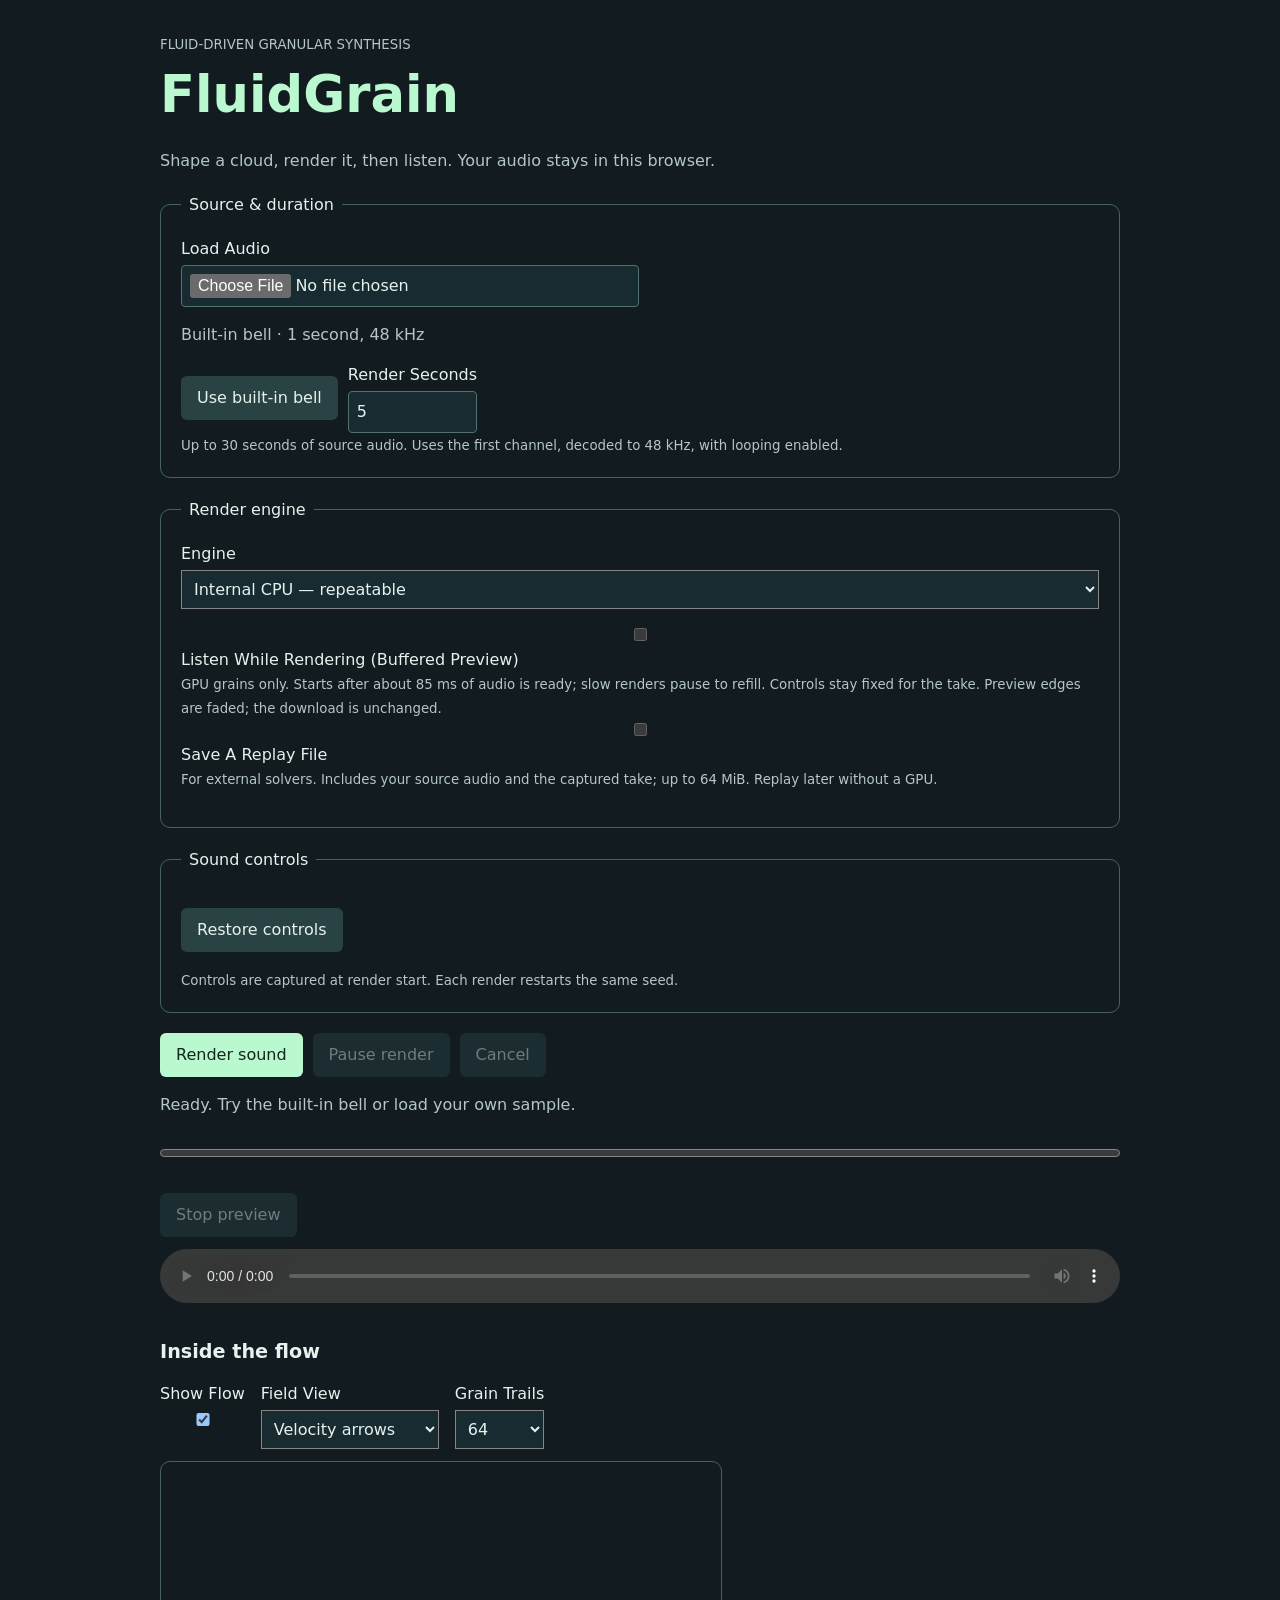
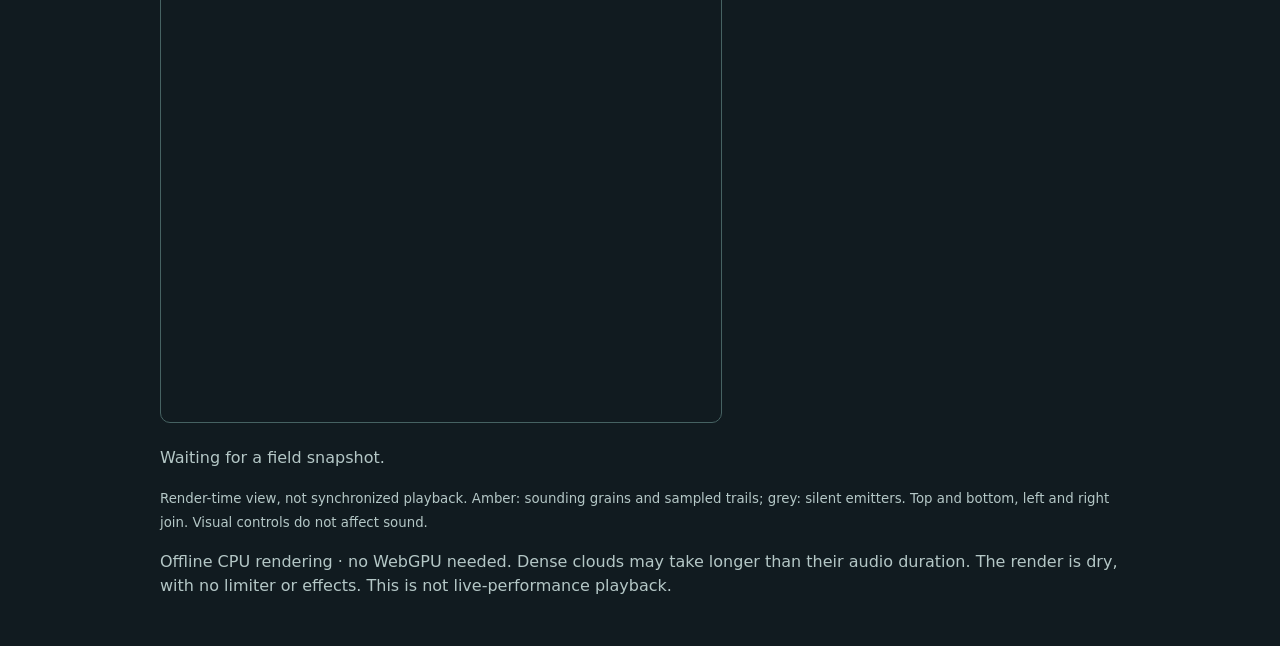
==== web/index.html @ aaa467aa "Initial naviergrain source" ====
<!doctype html>
<html lang="en">
<head>
<meta charset="utf-8">
<meta name="viewport" content="width=device-width,initial-scale=1">
<title>FluidGrain — sound workbench</title>
<style>
:root{color-scheme:dark;font-family:system-ui,sans-serif;background:#111b20;color:#e7f1ed}
body{max-width:960px;margin:0 auto;padding:32px 20px;line-height:1.5}
h1{font-size:clamp(2rem,5vw,3.2rem);margin:0;color:#baf8cf}
h2{font-size:1.2rem}p{color:#b4c7c6}fieldset{min-width:0;border:1px solid #466262;border-radius:10px;margin:20px 0;padding:20px}
legend{padding:0 8px}button,input,select,a{font:inherit}
button,.download{background:#baf8cf;color:#11261c;border:0;border-radius:6px;padding:10px 16px;cursor:pointer}
button:disabled{opacity:.45;cursor:default}button.secondary{background:#294344;color:#e7f1ed}
label{display:flex;flex-direction:column;gap:4px;text-transform:capitalize}
input{min-width:0;padding:8px;border:1px solid #52706e;border-radius:4px;background:#182b30;color:inherit}
input[type=file]{width:min(92%,440px)}#controls{display:grid;grid-template-columns:repeat(auto-fit,minmax(170px,1fr));gap:14px}
.actions{display:flex;gap:10px;flex-wrap:wrap;align-items:center}
audio,progress{width:100%;margin:12px 0}progress{accent-color:#baf8cf}small{color:#b4c7c6}
:focus-visible{outline:3px solid #ffd38b;outline-offset:3px}
#telemetry{font-variant-numeric:tabular-nums;font-size:.9rem}
#flow{width:100%;max-width:560px;aspect-ratio:1;border:1px solid #466262;border-radius:10px} select{max-width:100%;background:#182b30;color:inherit;padding:8px} .visual-options{display:flex;gap:16px;flex-wrap:wrap;margin-bottom:12px}
[hidden]{display:none!important}
</style>
</head>
<body>
<header><small>FLUID-DRIVEN GRANULAR SYNTHESIS</small><h1>FluidGrain</h1>
<p>Shape a cloud, render it, then listen. Your audio stays in this browser.</p></header>
<form id="settings">
<fieldset><legend>Source &amp; duration</legend>
<label>Load audio<input id="source" type="file" accept="audio/*"></label>
<p id="source-label">Built-in bell · 1 second, 48 kHz</p>
<div class="actions"><button id="bell" type="button" class="secondary">Use built-in bell</button>
<label>Render seconds<input id="seconds" type="number" min="0.1" max="30" step="0.1" value="5" required></label></div>
<small>Up to 30 seconds of source audio. Uses the first channel, decoded to 48 kHz, with looping enabled.</small>
</fieldset>
<fieldset><legend>Render engine</legend>
<label>Engine<select id="backend"><option value="internal">Internal CPU — repeatable</option><option value="external">External CPU — experimental worker</option><option value="gpu">WebGPU fields — CPU grain playback</option><option value="grains">WebGPU grains — CPU fallback</option></select></label>
<p id="backend-detail"></p>
<label><input id="preview-enabled" type="checkbox" disabled> Listen while rendering (buffered preview)</label>
<small>GPU grains only. Starts after about 85 ms of audio is ready; slow renders pause to refill. Controls stay fixed for the take. Preview edges are faded; the download is unchanged.</small>
<label><input id="record-replay" type="checkbox" disabled> Save a replay file</label>
<small>For external solvers. Includes your source audio and the captured take; up to 64 MiB. Replay later without a GPU.</small><p id="provider-detail" role="status"></p>
</fieldset>
<fieldset><legend>Sound controls</legend><div id="controls"></div>
<p><button id="defaults" type="button" class="secondary">Restore controls</button></p>
<small>Controls are captured at render start. Each render restarts the same seed.</small>
</fieldset>
<div class="actions"><button id="render" type="submit">Render sound</button>
<button id="pause" type="button" class="secondary" disabled>Pause render</button>
<button id="cancel" type="button" class="secondary" disabled>Cancel</button></div>
</form>
<section aria-label="Render and listen">
<p id="status" role="status">Ready. Try the built-in bell or load your own sample.</p>
<progress id="progress" max="1" value="0" aria-label="Render progress"></progress>
<p id="telemetry"></p>
<p id="preview-status" role="status"></p>
<button id="preview-resume" type="button" class="secondary" hidden>Resume audio</button>
<button id="preview-stop" type="button" class="secondary" disabled>Stop preview</button>
<audio id="audio" controls aria-label="Rendered sound"></audio>
<a id="replay-download" class="download" download="fluidgrain.fgreplay.json" hidden>Download replay</a>
<a id="download" class="download" download="fluidgrain.wav" hidden>Download WAV</a>
</section>
<section aria-labelledby="visual-title">
<h2 id="visual-title">Inside the flow</h2>
<div class="visual-options">
<label><span>Show flow</span><input id="visual-enabled" type="checkbox" checked></label>
<label>Field view<select id="visual-mode"><option value="velocity">Velocity arrows</option><option value="vorticity">Vorticity</option><option value="strain">Strain magnitude</option></select></label>
<label>Grain trails<select id="trail-count"><option>0</option><option>32</option><option selected>64</option><option>128</option></select></label>
</div>
<div id="visual-panel">
<canvas id="flow" width="560" height="560" role="img" aria-label="Periodic fluid field. Amber marks are sounding grains; grey dots are silent emitters." aria-describedby="visual-detail"></canvas>
<p id="visual-detail">Waiting for a field snapshot.</p>
<small>Render-time view, not synchronized playback. Amber: sounding grains and sampled trails; grey: silent emitters. Top and bottom, left and right join. Visual controls do not affect sound.</small>
</div>
</section>
<footer><p>Offline CPU rendering · no WebGPU needed. Dense clouds may take longer than their audio duration.
The render is dry, with no limiter or effects. This is not live-performance playback.</p></footer>
<script type="module" src="./main.js"></script>
</body>
</html>
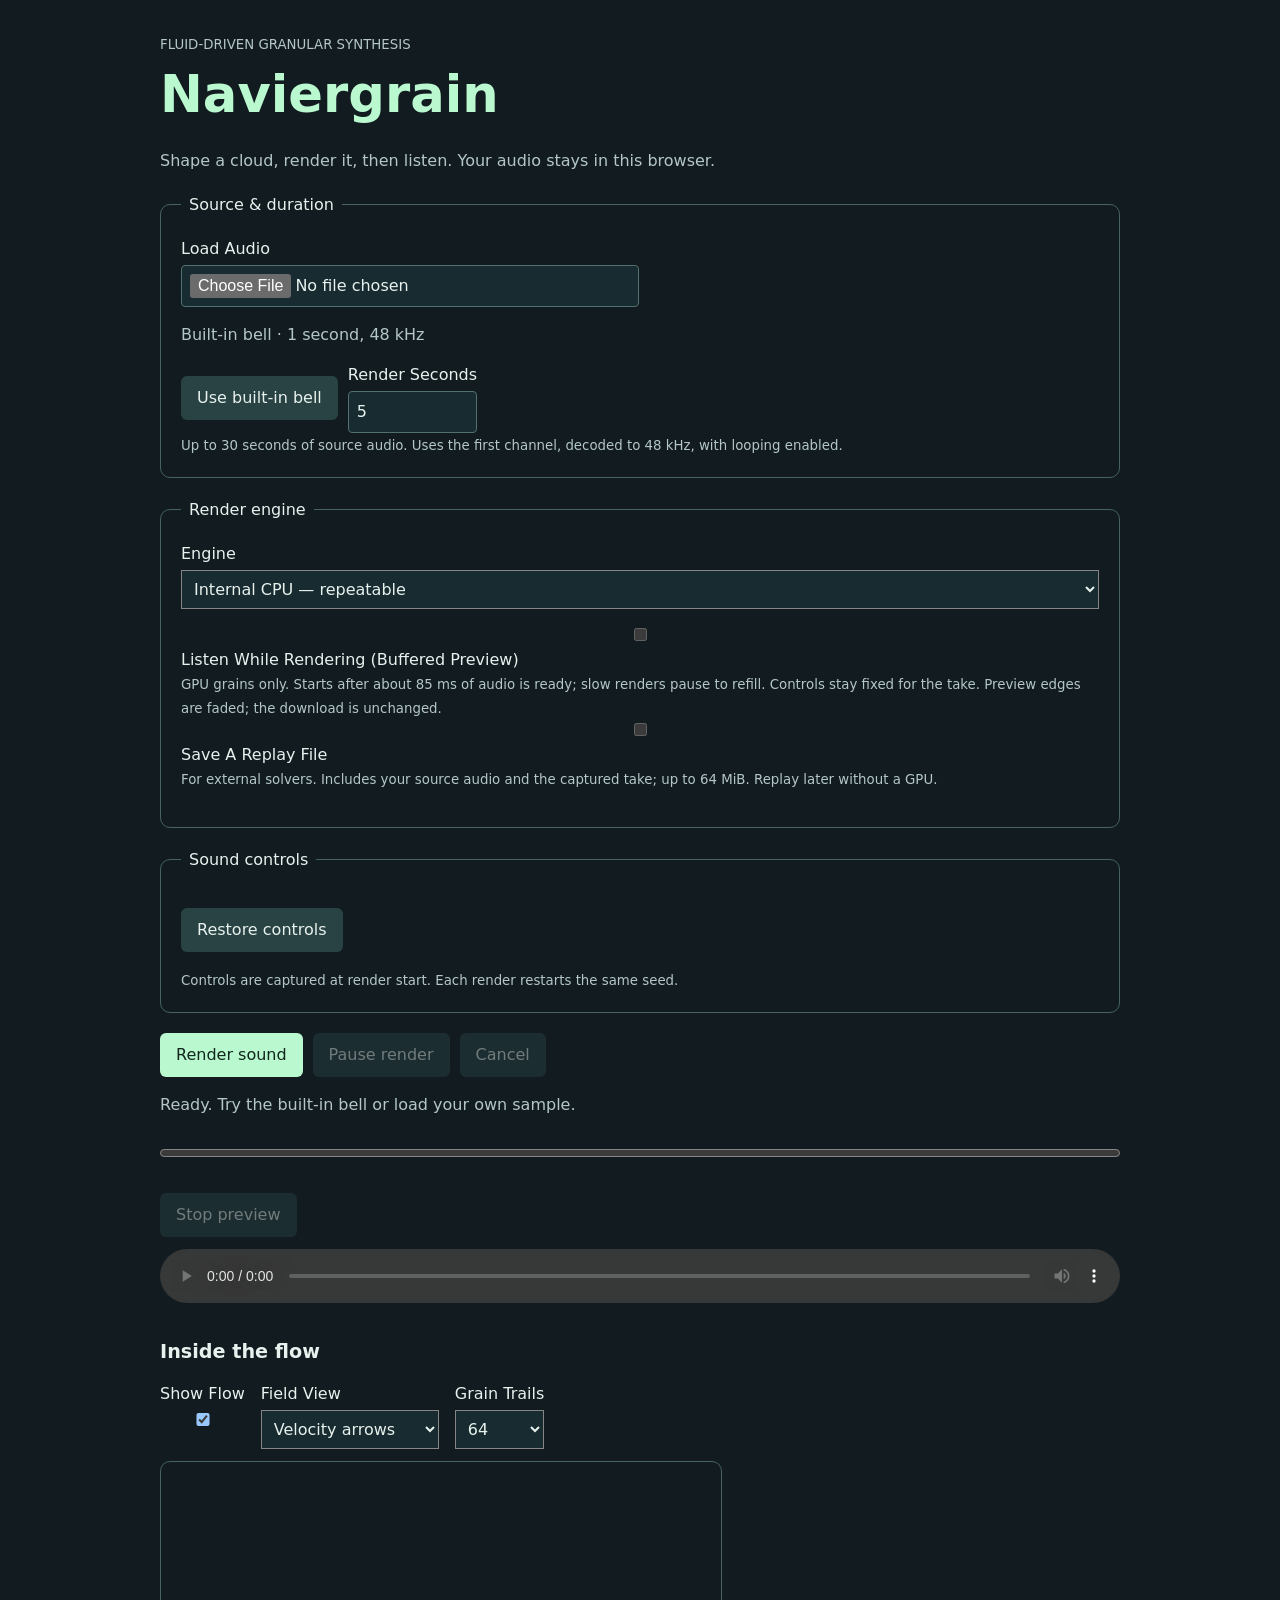
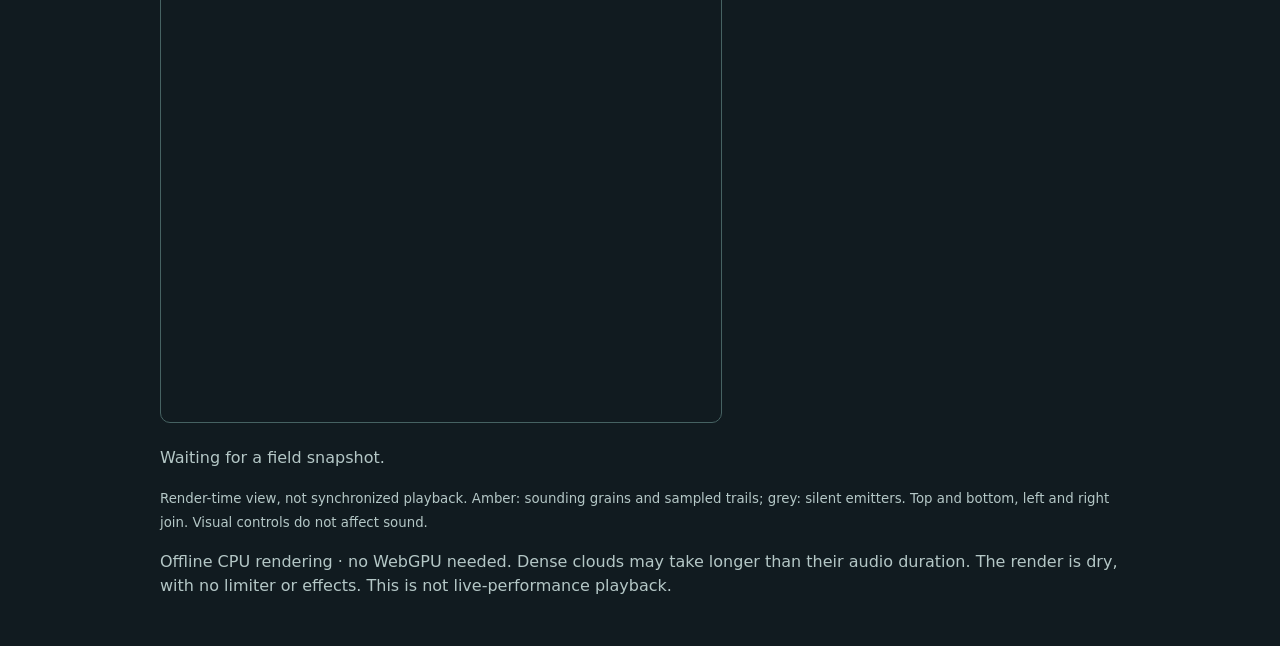
==== commit 7c9b4180: "Rename code and docs to naviergrain and NG" ====
--- a/web/index.html
+++ b/web/index.html
@@ -3,7 +3,7 @@
 <head>
 <meta charset="utf-8">
 <meta name="viewport" content="width=device-width,initial-scale=1">
-<title>FluidGrain — sound workbench</title>
+<title>Naviergrain — sound workbench</title>
 <style>
 :root{color-scheme:dark;font-family:system-ui,sans-serif;background:#111b20;color:#e7f1ed}
 body{max-width:960px;margin:0 auto;padding:32px 20px;line-height:1.5}
@@ -24,7 +24,7 @@
 </style>
 </head>
 <body>
-<header><small>FLUID-DRIVEN GRANULAR SYNTHESIS</small><h1>FluidGrain</h1>
+<header><small>FLUID-DRIVEN GRANULAR SYNTHESIS</small><h1>Naviergrain</h1>
 <p>Shape a cloud, render it, then listen. Your audio stays in this browser.</p></header>
 <form id="settings">
 <fieldset><legend>Source &amp; duration</legend>
@@ -58,8 +58,8 @@
 <button id="preview-resume" type="button" class="secondary" hidden>Resume audio</button>
 <button id="preview-stop" type="button" class="secondary" disabled>Stop preview</button>
 <audio id="audio" controls aria-label="Rendered sound"></audio>
-<a id="replay-download" class="download" download="fluidgrain.fgreplay.json" hidden>Download replay</a>
-<a id="download" class="download" download="fluidgrain.wav" hidden>Download WAV</a>
+<a id="replay-download" class="download" download="naviergrain.ngreplay.json" hidden>Download replay</a>
+<a id="download" class="download" download="naviergrain.wav" hidden>Download WAV</a>
 </section>
 <section aria-labelledby="visual-title">
 <h2 id="visual-title">Inside the flow</h2>
